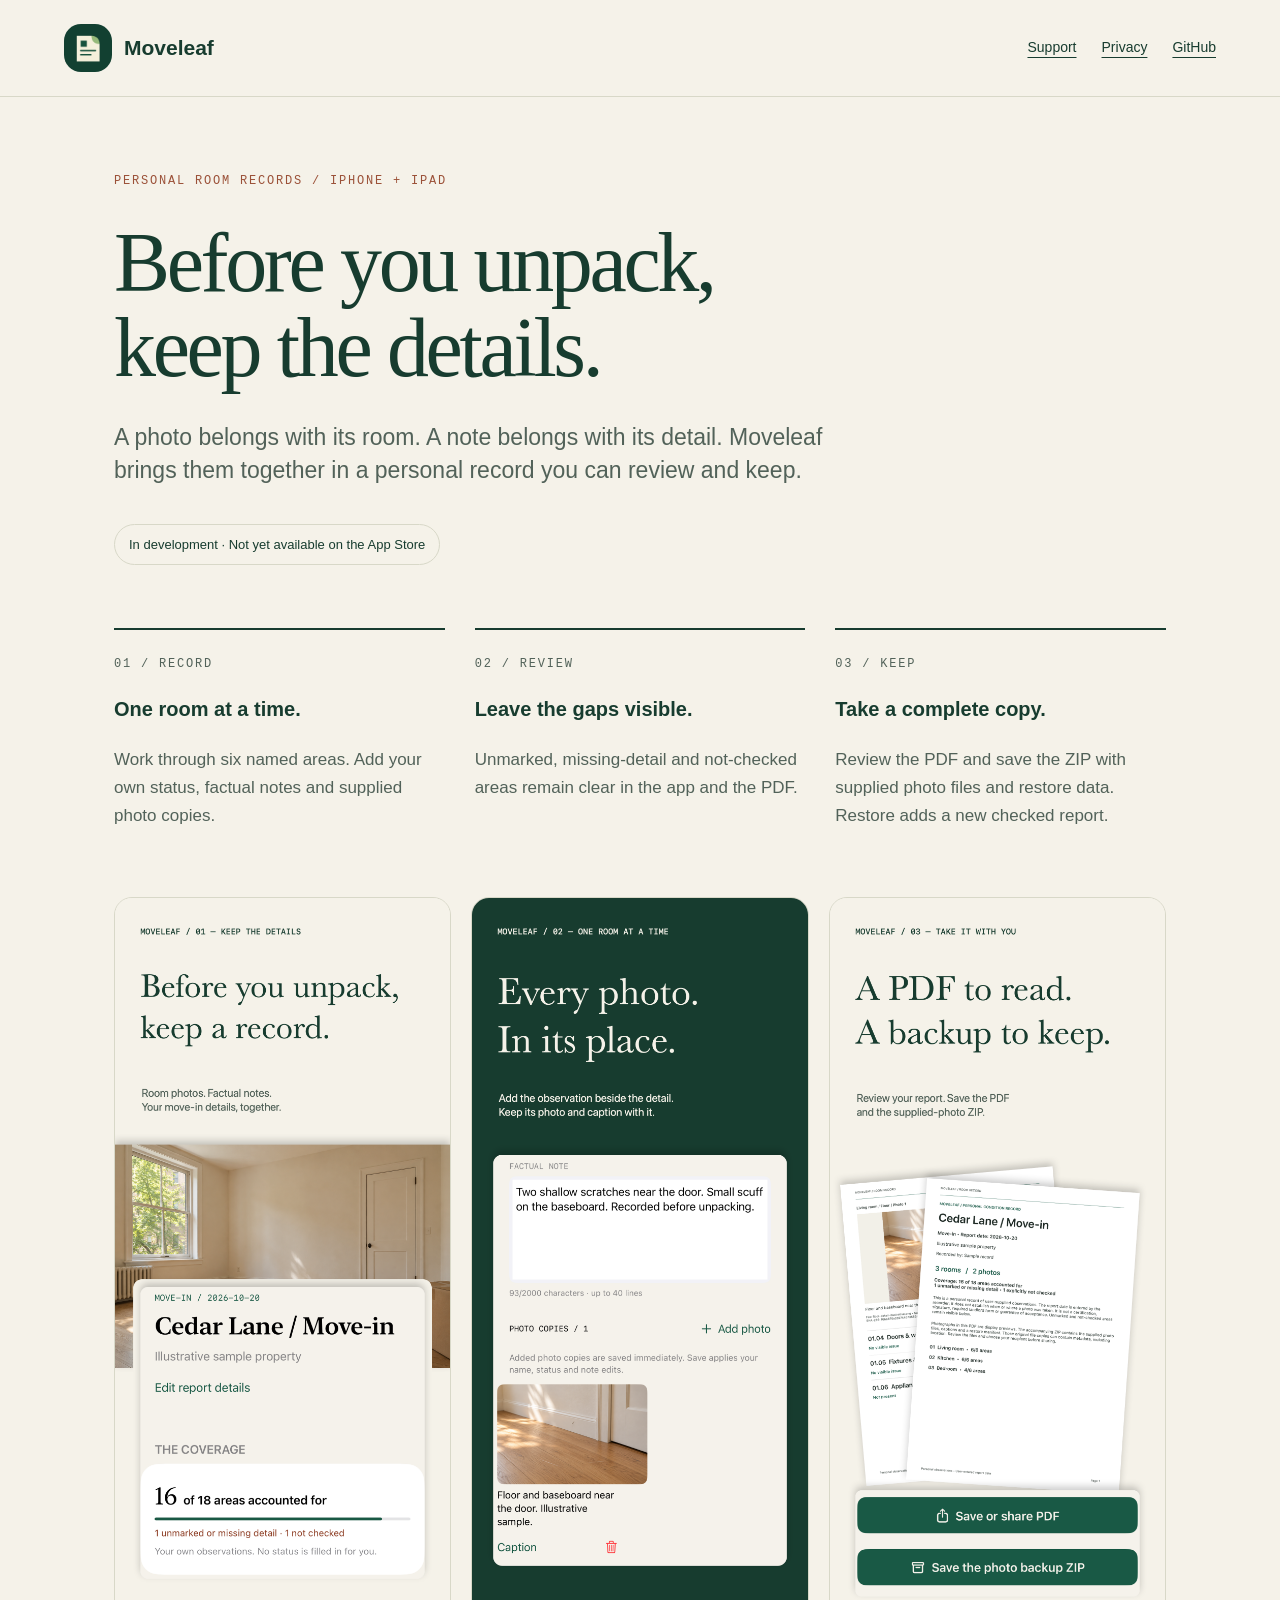
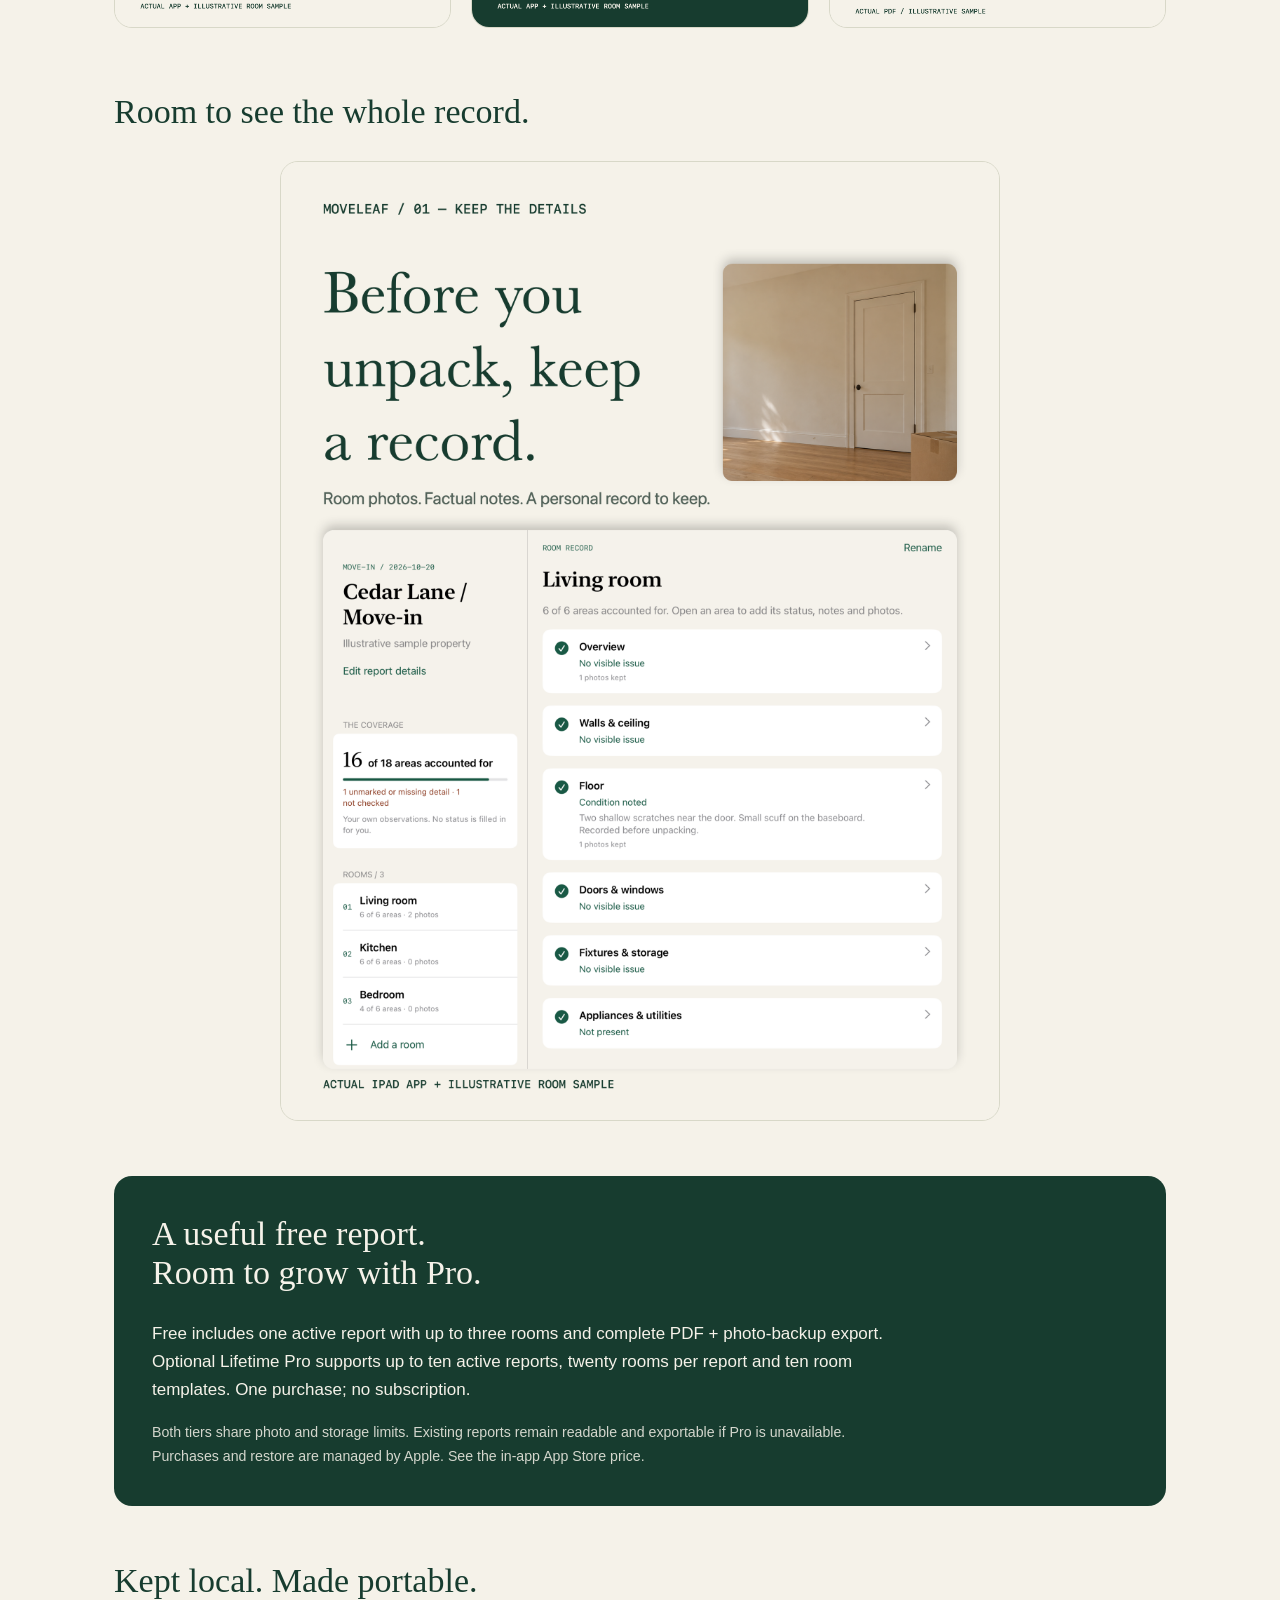
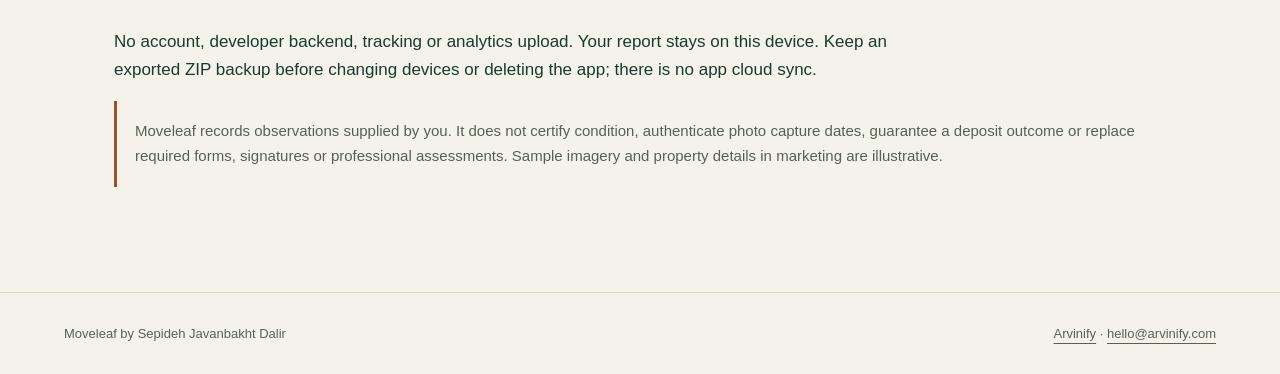
==== index.html @ 5ef4c078 "Publish Moveleaf product case study and approved privacy policy" ====
<!doctype html><html lang="en"><head><meta charset="utf-8"><meta name="viewport" content="width=device-width,initial-scale=1"><title>Moveleaf — A room record to keep</title><meta name="description" content="Personal room condition records for iPhone and iPad. Keep photos, notes and coverage gaps together, then export a PDF and a portable photo backup."><link rel="icon" href="assets/icon.png"><link rel="stylesheet" href="style.css"></head><body><nav><a class="brand" href="./"><img src="assets/icon.png" alt="">Moveleaf</a><div><a href="support.html">Support</a><a href="privacy.html">Privacy</a><a href="https://github.com/sepidehdalir/moveleaf">GitHub</a></div></nav><main><p class="eyebrow">Personal room records / iPhone + iPad</p><h1>Before you unpack,<br>keep the details.</h1><p class="intro">A photo belongs with its room. A note belongs with its detail. Moveleaf brings them together in a personal record you can review and keep.</p><p class="status">In development · Not yet available on the App Store</p><section class="grid"><article><p class="eyebrow">01 / Record</p><h3>One room at a time.</h3><p>Work through six named areas. Add your own status, factual notes and supplied photo copies.</p></article><article><p class="eyebrow">02 / Review</p><h3>Leave the gaps visible.</h3><p>Unmarked, missing-detail and not-checked areas remain clear in the app and the PDF.</p></article><article><p class="eyebrow">03 / Keep</p><h3>Take a complete copy.</h3><p>Review the PDF and save the ZIP with supplied photo files and restore data. Restore adds a new checked report.</p></article></section><section aria-label="Product campaign" class="campaign"><a href="assets/campaign/iPhone/01-moveleaf.png"><img src="assets/campaign/iPhone/01-moveleaf.png" alt="Before you unpack, keep a personal room record" loading="lazy"></a><a href="assets/campaign/iPhone/02-moveleaf.png"><img src="assets/campaign/iPhone/02-moveleaf.png" alt="Add a factual note, supplied photo and caption" loading="lazy"></a><a href="assets/campaign/iPhone/03-moveleaf.png"><img src="assets/campaign/iPhone/03-moveleaf.png" alt="Review and save your actual PDF and photo backup" loading="lazy"></a></section><section class="tablet"><h2>Room to see the whole record.</h2><img src="assets/campaign/iPad/01-moveleaf.png" alt="Moveleaf iPad room index and detail workspace with illustrative sample" loading="lazy"></section><section class="pro"><h2>A useful free report.<br>Room to grow with Pro.</h2><p>Free includes one active report with up to three rooms and complete PDF + photo-backup export. Optional Lifetime Pro supports up to ten active reports, twenty rooms per report and ten room templates. One purchase; no subscription.</p><small>Both tiers share photo and storage limits. Existing reports remain readable and exportable if Pro is unavailable. Purchases and restore are managed by Apple. See the in-app App Store price.</small></section><h2>Kept local. Made portable.</h2><p class="prose">No account, developer backend, tracking or analytics upload. Your report stays on this device. Keep an exported ZIP backup before changing devices or deleting the app; there is no app cloud sync.</p><p class="note">Moveleaf records observations supplied by you. It does not certify condition, authenticate photo capture dates, guarantee a deposit outcome or replace required forms, signatures or professional assessments. Sample imagery and property details in marketing are illustrative.</p></main><footer><span>Moveleaf by Sepideh Javanbakht Dalir</span><span><a href="https://www.arvinify.com">Arvinify</a> · <a href="mailto:hello@arvinify.com">hello@arvinify.com</a></span></footer></body></html>
---- style.css ----
:root{--paper:#f5f2e9;--ink:#173c2f;--clay:#9b5138;--muted:#526259;--line:#d8d8c8}*{box-sizing:border-box}body{margin:0;background:var(--paper);color:var(--ink);font:17px/1.65 -apple-system,BlinkMacSystemFont,"Segoe UI",sans-serif}a{color:inherit;text-underline-offset:5px}nav{display:flex;justify-content:space-between;align-items:center;gap:24px;padding:24px 5vw;border-bottom:1px solid var(--line);flex-wrap:wrap}.brand{display:flex;align-items:center;gap:12px;font-weight:700;font-size:21px;text-decoration:none}.brand img{border-radius:17px;width:48px;height:48px}nav div{display:flex;gap:25px;font-size:14px}main{max-width:1180px;margin:auto;padding:64px 5vw 90px}.eyebrow{font:12px/1.4 ui-monospace,monospace;letter-spacing:.15em;text-transform:uppercase;color:var(--clay)}h1{font:500 clamp(42px,7vw,84px)/1.02 Georgia,serif;letter-spacing:-.04em;max-width:900px;margin:30px 0}h2{font:500 34px/1.15 Georgia,serif;margin-top:55px}h3{font-size:20px}.intro{font-size:23px;line-height:1.45;max-width:740px;color:var(--muted)}.status{display:inline-block;padding:9px 14px;border:1px solid var(--line);border-radius:24px;font-size:13px}.grid{display:grid;grid-template-columns:repeat(3,1fr);gap:30px;margin:50px 0}.grid article{border-top:2px solid var(--ink);padding-top:14px}.grid p{color:var(--muted)}.campaign{display:grid;grid-template-columns:repeat(3,1fr);gap:20px;align-items:start}.campaign img{width:100%;height:auto;border-radius:18px;border:1px solid var(--line)}.pro{background:var(--ink);color:var(--paper);padding:38px;margin-top:55px;border-radius:18px}.pro h2{margin-top:0}.pro p{max-width:740px}.pro a{color:inherit}.pro small{display:block;max-width:760px;opacity:.85}.prose{max-width:780px}.prose h1{font-size:clamp(44px,6vw,68px)}.prose p,.prose li{color:#354a3e}footer{border-top:1px solid var(--line);padding:30px 5vw;display:flex;justify-content:space-between;gap:20px;flex-wrap:wrap;font-size:13px;color:var(--muted)}.note{padding:18px;border-left:3px solid var(--clay);font-size:15px;color:var(--muted)}@media(max-width:720px){main{padding-top:40px}.grid,.campaign{grid-template-columns:1fr}.campaign{max-width:420px;margin:auto}.intro{font-size:20px}nav div{gap:18px}.pro{padding:25px}}

.tablet img{display:block;width:min(100%,720px);height:auto;margin:30px auto;border-radius:18px;border:1px solid var(--line)}
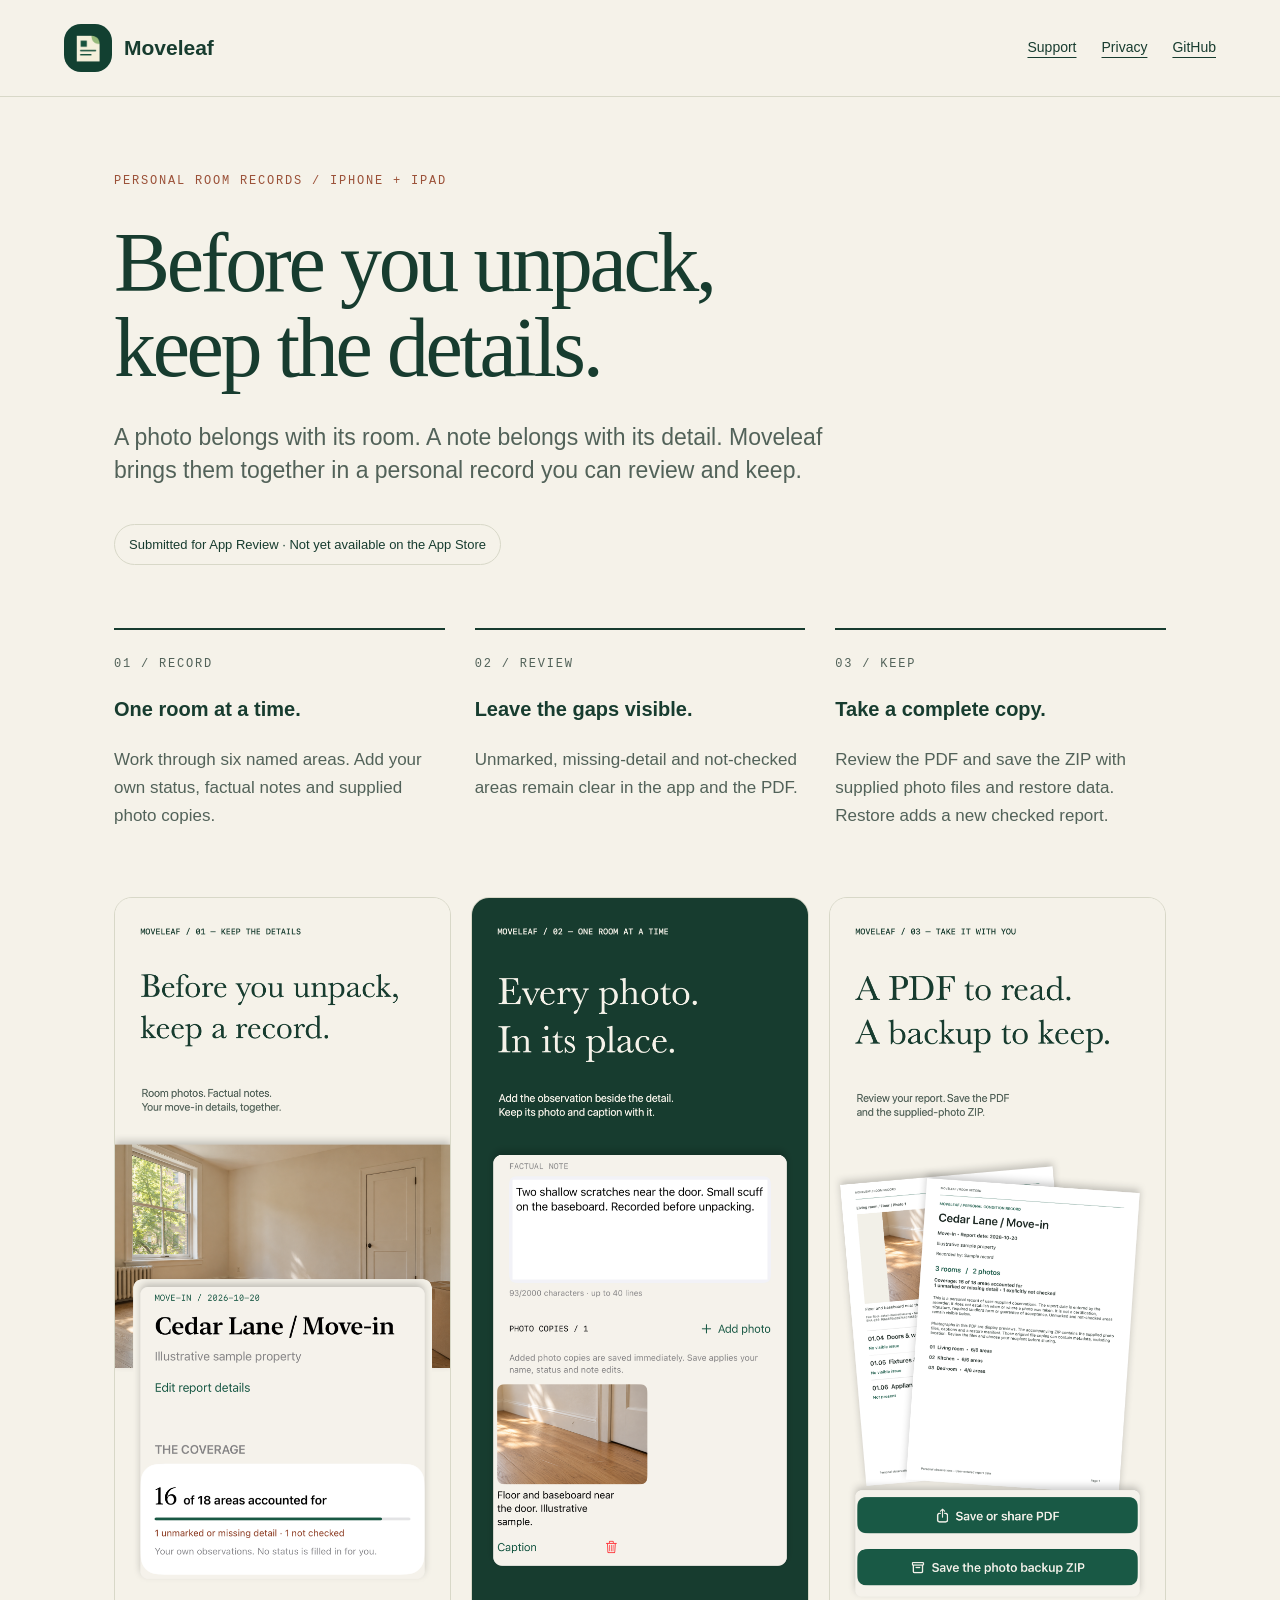
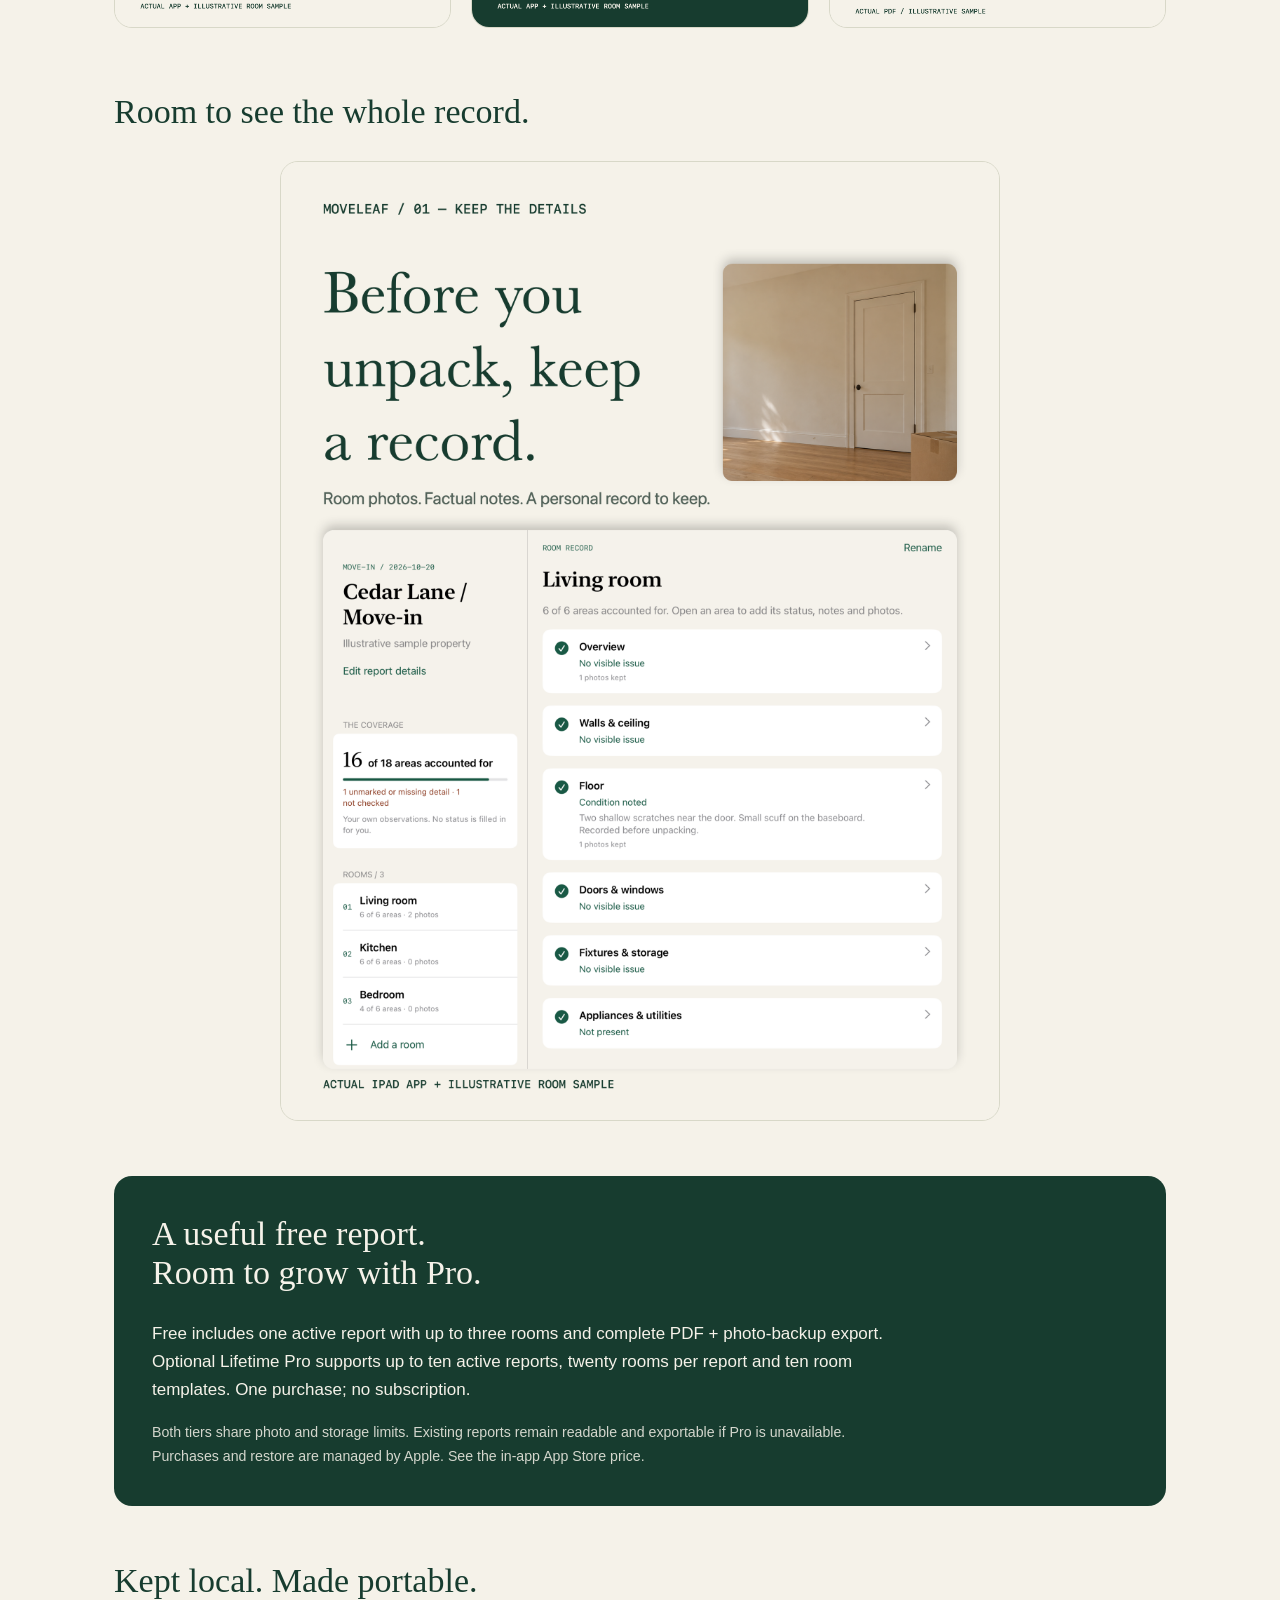
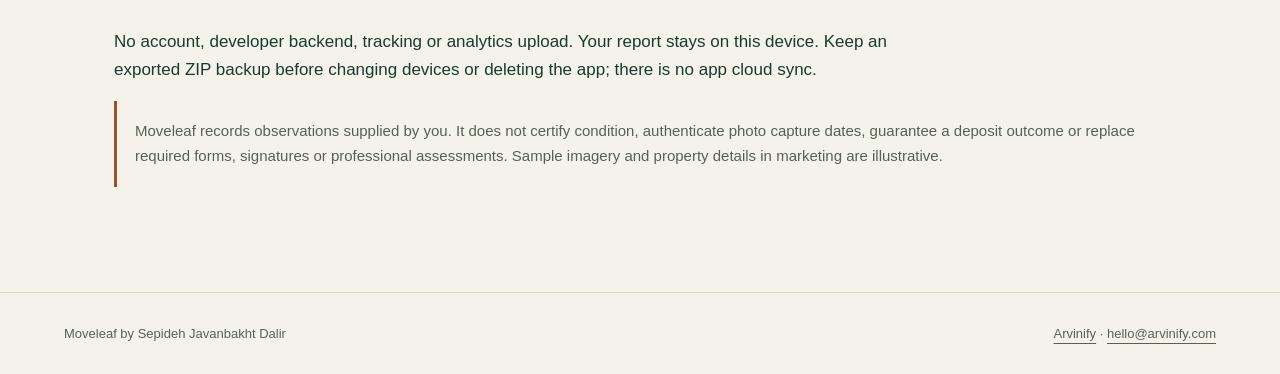
==== commit 6599c907: "Record verified App Review submission and owner device QA" ====
--- a/index.html
+++ b/index.html
@@ -1 +1 @@
-<!doctype html><html lang="en"><head><meta charset="utf-8"><meta name="viewport" content="width=device-width,initial-scale=1"><title>Moveleaf — A room record to keep</title><meta name="description" content="Personal room condition records for iPhone and iPad. Keep photos, notes and coverage gaps together, then export a PDF and a portable photo backup."><link rel="icon" href="assets/icon.png"><link rel="stylesheet" href="style.css"></head><body><nav><a class="brand" href="./"><img src="assets/icon.png" alt="">Moveleaf</a><div><a href="support.html">Support</a><a href="privacy.html">Privacy</a><a href="https://github.com/sepidehdalir/moveleaf">GitHub</a></div></nav><main><p class="eyebrow">Personal room records / iPhone + iPad</p><h1>Before you unpack,<br>keep the details.</h1><p class="intro">A photo belongs with its room. A note belongs with its detail. Moveleaf brings them together in a personal record you can review and keep.</p><p class="status">In development · Not yet available on the App Store</p><section class="grid"><article><p class="eyebrow">01 / Record</p><h3>One room at a time.</h3><p>Work through six named areas. Add your own status, factual notes and supplied photo copies.</p></article><article><p class="eyebrow">02 / Review</p><h3>Leave the gaps visible.</h3><p>Unmarked, missing-detail and not-checked areas remain clear in the app and the PDF.</p></article><article><p class="eyebrow">03 / Keep</p><h3>Take a complete copy.</h3><p>Review the PDF and save the ZIP with supplied photo files and restore data. Restore adds a new checked report.</p></article></section><section aria-label="Product campaign" class="campaign"><a href="assets/campaign/iPhone/01-moveleaf.png"><img src="assets/campaign/iPhone/01-moveleaf.png" alt="Before you unpack, keep a personal room record" loading="lazy"></a><a href="assets/campaign/iPhone/02-moveleaf.png"><img src="assets/campaign/iPhone/02-moveleaf.png" alt="Add a factual note, supplied photo and caption" loading="lazy"></a><a href="assets/campaign/iPhone/03-moveleaf.png"><img src="assets/campaign/iPhone/03-moveleaf.png" alt="Review and save your actual PDF and photo backup" loading="lazy"></a></section><section class="tablet"><h2>Room to see the whole record.</h2><img src="assets/campaign/iPad/01-moveleaf.png" alt="Moveleaf iPad room index and detail workspace with illustrative sample" loading="lazy"></section><section class="pro"><h2>A useful free report.<br>Room to grow with Pro.</h2><p>Free includes one active report with up to three rooms and complete PDF + photo-backup export. Optional Lifetime Pro supports up to ten active reports, twenty rooms per report and ten room templates. One purchase; no subscription.</p><small>Both tiers share photo and storage limits. Existing reports remain readable and exportable if Pro is unavailable. Purchases and restore are managed by Apple. See the in-app App Store price.</small></section><h2>Kept local. Made portable.</h2><p class="prose">No account, developer backend, tracking or analytics upload. Your report stays on this device. Keep an exported ZIP backup before changing devices or deleting the app; there is no app cloud sync.</p><p class="note">Moveleaf records observations supplied by you. It does not certify condition, authenticate photo capture dates, guarantee a deposit outcome or replace required forms, signatures or professional assessments. Sample imagery and property details in marketing are illustrative.</p></main><footer><span>Moveleaf by Sepideh Javanbakht Dalir</span><span><a href="https://www.arvinify.com">Arvinify</a> · <a href="mailto:hello@arvinify.com">hello@arvinify.com</a></span></footer></body></html>
+<!doctype html><html lang="en"><head><meta charset="utf-8"><meta name="viewport" content="width=device-width,initial-scale=1"><title>Moveleaf — A room record to keep</title><meta name="description" content="Personal room condition records for iPhone and iPad. Keep photos, notes and coverage gaps together, then export a PDF and a portable photo backup."><link rel="icon" href="assets/icon.png"><link rel="stylesheet" href="style.css"></head><body><nav><a class="brand" href="./"><img src="assets/icon.png" alt="">Moveleaf</a><div><a href="support.html">Support</a><a href="privacy.html">Privacy</a><a href="https://github.com/sepidehdalir/moveleaf">GitHub</a></div></nav><main><p class="eyebrow">Personal room records / iPhone + iPad</p><h1>Before you unpack,<br>keep the details.</h1><p class="intro">A photo belongs with its room. A note belongs with its detail. Moveleaf brings them together in a personal record you can review and keep.</p><p class="status">Submitted for App Review · Not yet available on the App Store</p><section class="grid"><article><p class="eyebrow">01 / Record</p><h3>One room at a time.</h3><p>Work through six named areas. Add your own status, factual notes and supplied photo copies.</p></article><article><p class="eyebrow">02 / Review</p><h3>Leave the gaps visible.</h3><p>Unmarked, missing-detail and not-checked areas remain clear in the app and the PDF.</p></article><article><p class="eyebrow">03 / Keep</p><h3>Take a complete copy.</h3><p>Review the PDF and save the ZIP with supplied photo files and restore data. Restore adds a new checked report.</p></article></section><section aria-label="Product campaign" class="campaign"><a href="assets/campaign/iPhone/01-moveleaf.png"><img src="assets/campaign/iPhone/01-moveleaf.png" alt="Before you unpack, keep a personal room record" loading="lazy"></a><a href="assets/campaign/iPhone/02-moveleaf.png"><img src="assets/campaign/iPhone/02-moveleaf.png" alt="Add a factual note, supplied photo and caption" loading="lazy"></a><a href="assets/campaign/iPhone/03-moveleaf.png"><img src="assets/campaign/iPhone/03-moveleaf.png" alt="Review and save your actual PDF and photo backup" loading="lazy"></a></section><section class="tablet"><h2>Room to see the whole record.</h2><img src="assets/campaign/iPad/01-moveleaf.png" alt="Moveleaf iPad room index and detail workspace with illustrative sample" loading="lazy"></section><section class="pro"><h2>A useful free report.<br>Room to grow with Pro.</h2><p>Free includes one active report with up to three rooms and complete PDF + photo-backup export. Optional Lifetime Pro supports up to ten active reports, twenty rooms per report and ten room templates. One purchase; no subscription.</p><small>Both tiers share photo and storage limits. Existing reports remain readable and exportable if Pro is unavailable. Purchases and restore are managed by Apple. See the in-app App Store price.</small></section><h2>Kept local. Made portable.</h2><p class="prose">No account, developer backend, tracking or analytics upload. Your report stays on this device. Keep an exported ZIP backup before changing devices or deleting the app; there is no app cloud sync.</p><p class="note">Moveleaf records observations supplied by you. It does not certify condition, authenticate photo capture dates, guarantee a deposit outcome or replace required forms, signatures or professional assessments. Sample imagery and property details in marketing are illustrative.</p></main><footer><span>Moveleaf by Sepideh Javanbakht Dalir</span><span><a href="https://www.arvinify.com">Arvinify</a> · <a href="mailto:hello@arvinify.com">hello@arvinify.com</a></span></footer></body></html>
